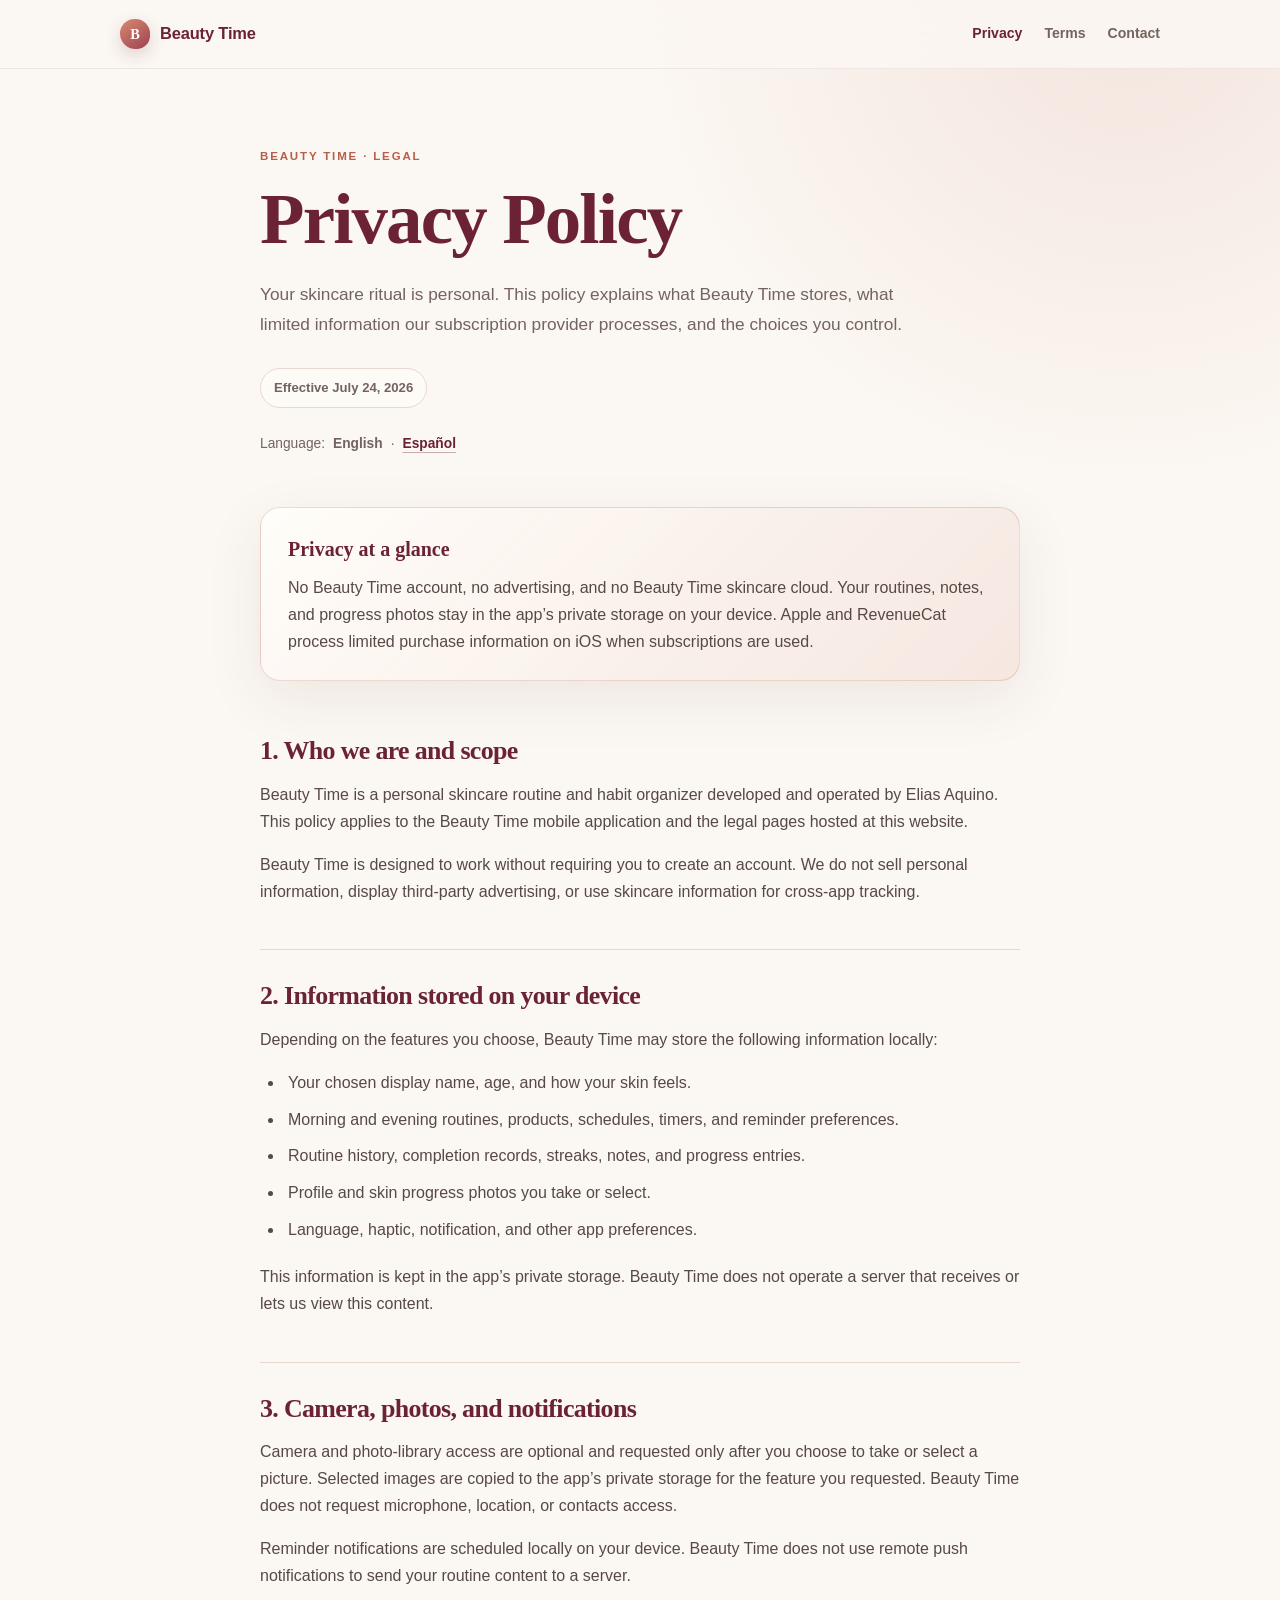
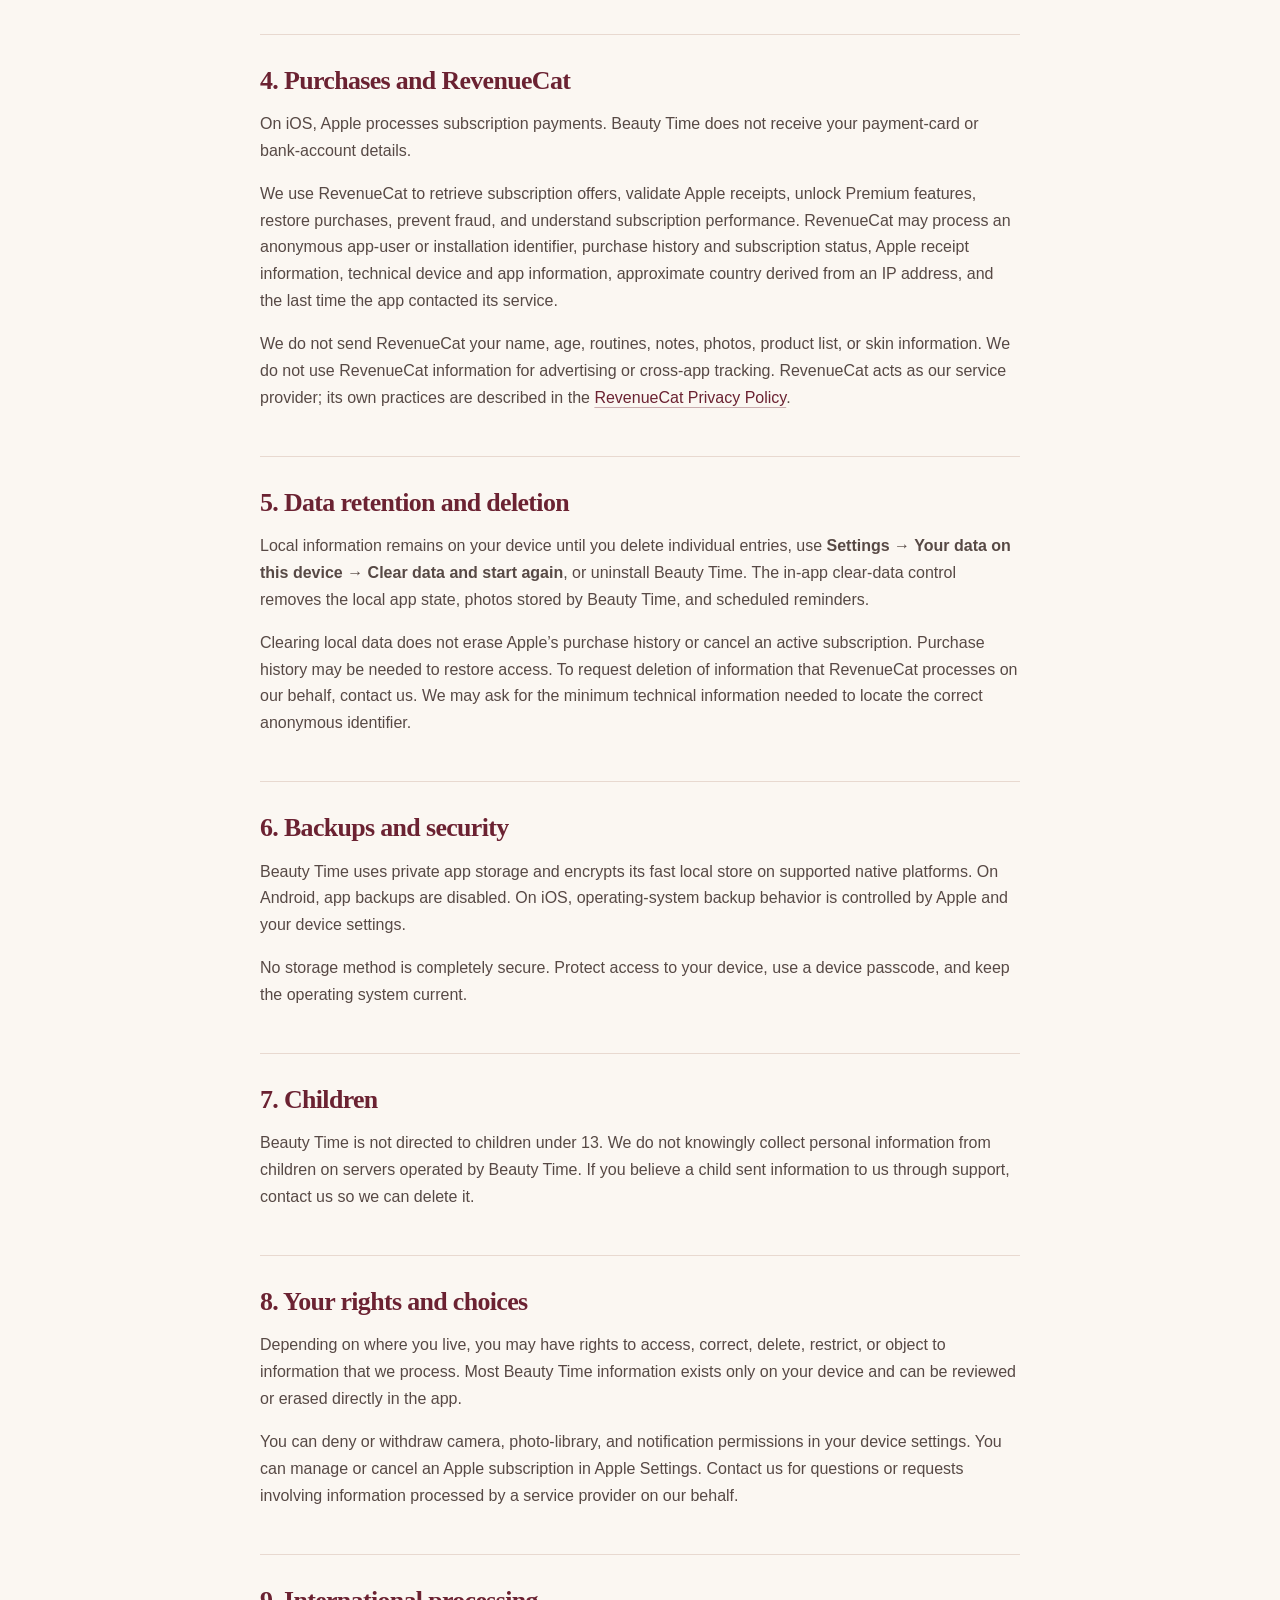
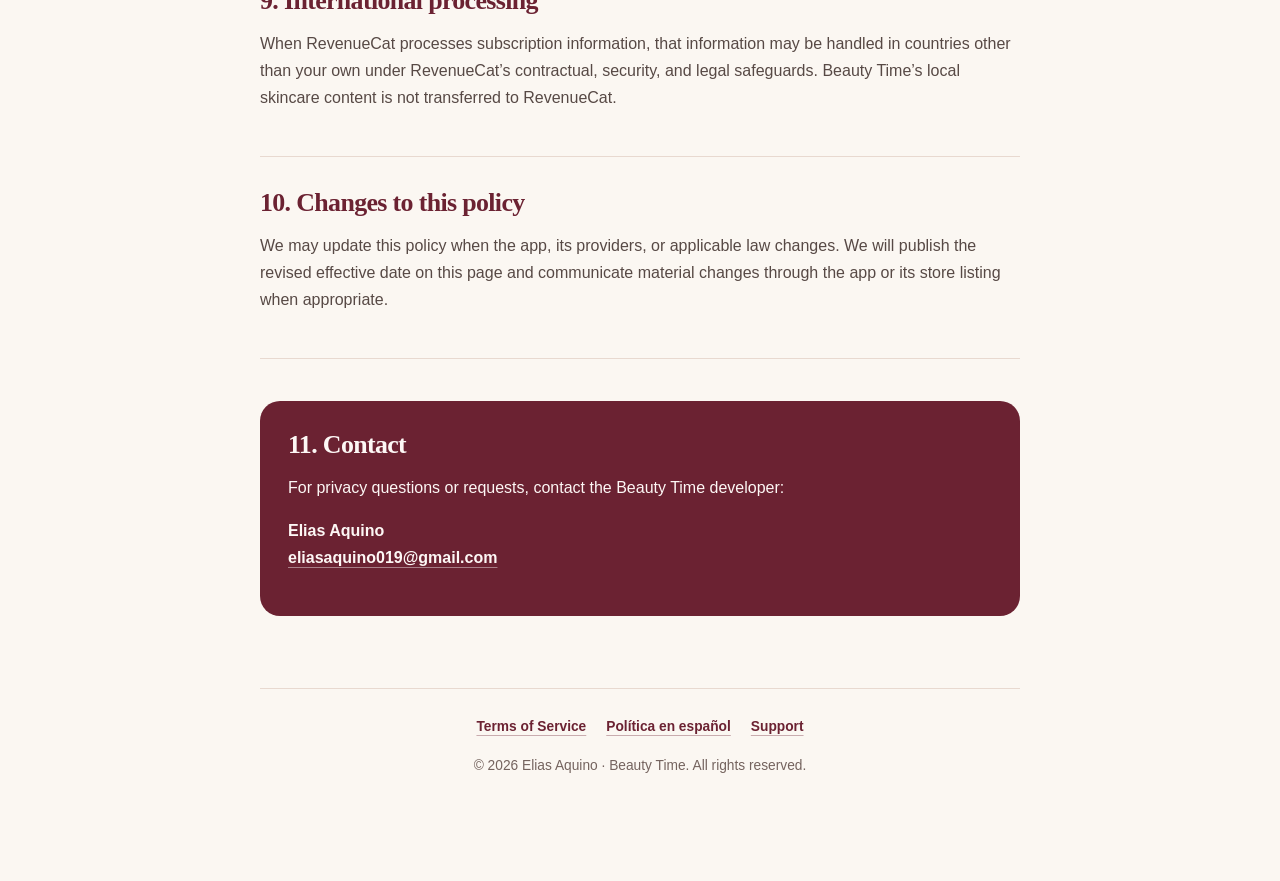
==== index.html @ c3924334 "Publish Beauty Time legal pages" ====
<!DOCTYPE html>
<html lang="en">
<head>
    <meta charset="UTF-8">
    <meta name="viewport" content="width=device-width, initial-scale=1.0">
    <meta name="description" content="Beauty Time Privacy Policy: learn how routines, photos, reminders, and subscription information are handled.">
    <meta name="theme-color" content="#fbf7f2">
    <meta property="og:title" content="Privacy Policy · Beauty Time">
    <meta property="og:description" content="Clear privacy for your personal skincare ritual.">
    <meta property="og:type" content="website">
    <link rel="canonical" href="https://draco163.github.io/Beauty-Time-Terms-Policy/">
    <title>Privacy Policy · Beauty Time</title>
    <link rel="stylesheet" href="style.css">
</head>
<body>
    <header class="site-header">
        <div class="header-inner">
            <a class="brand" href="index.html" aria-label="Beauty Time privacy">
                <span class="brand-mark" aria-hidden="true">B</span>
                <span>Beauty Time</span>
            </a>
            <nav class="site-nav" aria-label="Legal navigation">
                <a href="index.html" aria-current="page">Privacy</a>
                <a href="terms.html">Terms</a>
                <a class="optional-link" href="#contact">Contact</a>
            </nav>
        </div>
    </header>

    <main class="container">
        <span class="eyebrow">Beauty Time · Legal</span>
        <h1>Privacy Policy</h1>
        <p class="intro">Your skincare ritual is personal. This policy explains what Beauty Time stores, what limited information our subscription provider processes, and the choices you control.</p>
        <span class="last-updated">Effective July 24, 2026</span>
        <p class="language-switch">Language: <strong>English</strong> · <a href="privacy-es.html" hreflang="es">Español</a></p>

        <div class="summary">
            <strong>Privacy at a glance</strong>
            <p>No Beauty Time account, no advertising, and no Beauty Time skincare cloud. Your routines, notes, and progress photos stay in the app’s private storage on your device. Apple and RevenueCat process limited purchase information on iOS when subscriptions are used.</p>
        </div>

        <section>
            <h2>1. Who we are and scope</h2>
            <p>Beauty Time is a personal skincare routine and habit organizer developed and operated by Elias Aquino. This policy applies to the Beauty Time mobile application and the legal pages hosted at this website.</p>
            <p>Beauty Time is designed to work without requiring you to create an account. We do not sell personal information, display third-party advertising, or use skincare information for cross-app tracking.</p>
        </section>

        <section>
            <h2>2. Information stored on your device</h2>
            <p>Depending on the features you choose, Beauty Time may store the following information locally:</p>
            <ul>
                <li>Your chosen display name, age, and how your skin feels.</li>
                <li>Morning and evening routines, products, schedules, timers, and reminder preferences.</li>
                <li>Routine history, completion records, streaks, notes, and progress entries.</li>
                <li>Profile and skin progress photos you take or select.</li>
                <li>Language, haptic, notification, and other app preferences.</li>
            </ul>
            <p>This information is kept in the app’s private storage. Beauty Time does not operate a server that receives or lets us view this content.</p>
        </section>

        <section>
            <h2>3. Camera, photos, and notifications</h2>
            <p>Camera and photo-library access are optional and requested only after you choose to take or select a picture. Selected images are copied to the app’s private storage for the feature you requested. Beauty Time does not request microphone, location, or contacts access.</p>
            <p>Reminder notifications are scheduled locally on your device. Beauty Time does not use remote push notifications to send your routine content to a server.</p>
        </section>

        <section>
            <h2>4. Purchases and RevenueCat</h2>
            <p>On iOS, Apple processes subscription payments. Beauty Time does not receive your payment-card or bank-account details.</p>
            <p>We use RevenueCat to retrieve subscription offers, validate Apple receipts, unlock Premium features, restore purchases, prevent fraud, and understand subscription performance. RevenueCat may process an anonymous app-user or installation identifier, purchase history and subscription status, Apple receipt information, technical device and app information, approximate country derived from an IP address, and the last time the app contacted its service.</p>
            <p>We do not send RevenueCat your name, age, routines, notes, photos, product list, or skin information. We do not use RevenueCat information for advertising or cross-app tracking. RevenueCat acts as our service provider; its own practices are described in the <a href="https://www.revenuecat.com/privacy/" rel="noopener noreferrer">RevenueCat Privacy Policy</a>.</p>
        </section>

        <section>
            <h2>5. Data retention and deletion</h2>
            <p>Local information remains on your device until you delete individual entries, use <strong>Settings → Your data on this device → Clear data and start again</strong>, or uninstall Beauty Time. The in-app clear-data control removes the local app state, photos stored by Beauty Time, and scheduled reminders.</p>
            <p>Clearing local data does not erase Apple’s purchase history or cancel an active subscription. Purchase history may be needed to restore access. To request deletion of information that RevenueCat processes on our behalf, contact us. We may ask for the minimum technical information needed to locate the correct anonymous identifier.</p>
        </section>

        <section>
            <h2>6. Backups and security</h2>
            <p>Beauty Time uses private app storage and encrypts its fast local store on supported native platforms. On Android, app backups are disabled. On iOS, operating-system backup behavior is controlled by Apple and your device settings.</p>
            <p>No storage method is completely secure. Protect access to your device, use a device passcode, and keep the operating system current.</p>
        </section>

        <section>
            <h2>7. Children</h2>
            <p>Beauty Time is not directed to children under 13. We do not knowingly collect personal information from children on servers operated by Beauty Time. If you believe a child sent information to us through support, contact us so we can delete it.</p>
        </section>

        <section>
            <h2>8. Your rights and choices</h2>
            <p>Depending on where you live, you may have rights to access, correct, delete, restrict, or object to information that we process. Most Beauty Time information exists only on your device and can be reviewed or erased directly in the app.</p>
            <p>You can deny or withdraw camera, photo-library, and notification permissions in your device settings. You can manage or cancel an Apple subscription in Apple Settings. Contact us for questions or requests involving information processed by a service provider on our behalf.</p>
        </section>

        <section>
            <h2>9. International processing</h2>
            <p>When RevenueCat processes subscription information, that information may be handled in countries other than your own under RevenueCat’s contractual, security, and legal safeguards. Beauty Time’s local skincare content is not transferred to RevenueCat.</p>
        </section>

        <section>
            <h2>10. Changes to this policy</h2>
            <p>We may update this policy when the app, its providers, or applicable law changes. We will publish the revised effective date on this page and communicate material changes through the app or its store listing when appropriate.</p>
        </section>

        <section class="contact-card" id="contact">
            <h2>11. Contact</h2>
            <p>For privacy questions or requests, contact the Beauty Time developer:</p>
            <p><strong>Elias Aquino</strong><br><a href="mailto:eliasaquino019@gmail.com">eliasaquino019@gmail.com</a></p>
        </section>

        <footer class="footer">
            <div class="footer-links">
                <a href="terms.html">Terms of Service</a>
                <a href="privacy-es.html" hreflang="es">Política en español</a>
                <a href="mailto:eliasaquino019@gmail.com">Support</a>
            </div>
            <p>&copy; 2026 Elias Aquino · Beauty Time. All rights reserved.</p>
        </footer>
    </main>
</body>
</html>
---- style.css ----
:root {
    color-scheme: light dark;
    --page: #fbf7f2;
    --surface: #fffdf9;
    --text: #2d211f;
    --heading: #6b2232;
    --accent: #b65f4a;
    --accent-soft: #f2ddd6;
    --muted: #74635e;
    --line: #e8d9d0;
    --shadow: 0 18px 60px rgba(82, 47, 39, 0.08);
    --content: 760px;
    --font: -apple-system, BlinkMacSystemFont, "Segoe UI", Roboto, Helvetica, Arial, sans-serif;
}

* {
    box-sizing: border-box;
}

html {
    scroll-behavior: smooth;
}

body {
    min-height: 100vh;
    margin: 0;
    color: var(--text);
    background:
        radial-gradient(circle at 88% 0, rgba(242, 221, 214, 0.72), transparent 30rem),
        var(--page);
    font-family: var(--font);
    line-height: 1.68;
    -webkit-font-smoothing: antialiased;
    text-rendering: optimizeLegibility;
}

a {
    color: var(--heading);
    text-decoration-color: rgba(107, 34, 50, 0.35);
    text-decoration-thickness: 1px;
    text-underline-offset: 4px;
}

a:hover {
    color: var(--accent);
    text-decoration-color: currentColor;
}

a:focus-visible {
    border-radius: 4px;
    outline: 3px solid rgba(182, 95, 74, 0.35);
    outline-offset: 3px;
}

.site-header {
    position: sticky;
    top: 0;
    z-index: 10;
    border-bottom: 1px solid rgba(107, 34, 50, 0.08);
    background: rgba(251, 247, 242, 0.9);
    backdrop-filter: blur(16px);
}

.header-inner {
    width: min(100% - 36px, 1040px);
    min-height: 68px;
    margin: 0 auto;
    display: flex;
    align-items: center;
    justify-content: space-between;
    gap: 24px;
}

.brand {
    display: inline-flex;
    align-items: center;
    gap: 10px;
    color: var(--heading);
    font-size: 1.03rem;
    font-weight: 760;
    text-decoration: none;
    letter-spacing: -0.01em;
}

.brand-mark {
    width: 30px;
    height: 30px;
    display: grid;
    place-items: center;
    border-radius: 50% 50% 46% 54%;
    color: #fff;
    background: linear-gradient(145deg, #d98a70, #9e4052);
    box-shadow: 0 6px 16px rgba(107, 34, 50, 0.18);
    font-family: Georgia, "Times New Roman", serif;
    font-size: 0.9rem;
}

.site-nav {
    display: flex;
    align-items: center;
    gap: 22px;
    color: var(--muted);
    font-size: 0.88rem;
    font-weight: 650;
}

.site-nav a {
    color: inherit;
    text-decoration: none;
}

.site-nav a[aria-current="page"] {
    color: var(--heading);
}

.container {
    width: min(100% - 36px, var(--content));
    margin: 0 auto;
    padding: 78px 0 88px;
}

.eyebrow {
    display: block;
    margin-bottom: 16px;
    color: var(--accent);
    font-size: 0.72rem;
    font-weight: 800;
    letter-spacing: 0.16em;
    text-transform: uppercase;
}

h1,
h2 {
    color: var(--heading);
    font-family: Georgia, "Times New Roman", serif;
    letter-spacing: -0.025em;
}

h1 {
    max-width: 680px;
    margin: 0 0 14px;
    font-size: clamp(2.65rem, 8vw, 4.55rem);
    font-weight: 700;
    line-height: 1.02;
}

.intro {
    max-width: 650px;
    margin: 22px 0 0;
    color: var(--muted);
    font-size: 1.08rem;
    line-height: 1.78;
}

.last-updated {
    display: inline-flex;
    margin-top: 28px;
    border: 1px solid var(--line);
    border-radius: 999px;
    padding: 8px 13px;
    color: var(--muted);
    background: rgba(255, 253, 249, 0.65);
    font-size: 0.82rem;
    font-weight: 650;
}

.language-switch {
    display: flex;
    align-items: center;
    gap: 8px;
    margin: 24px 0 0;
    color: var(--muted);
    font-size: 0.86rem;
}

.language-switch a {
    font-weight: 700;
}

.summary {
    margin: 52px 0;
    padding: 25px 27px;
    border: 1px solid rgba(182, 95, 74, 0.22);
    border-radius: 20px;
    background: linear-gradient(135deg, rgba(255, 253, 249, 0.94), rgba(242, 221, 214, 0.62));
    box-shadow: var(--shadow);
}

.summary strong {
    display: block;
    margin-bottom: 8px;
    color: var(--heading);
    font-family: Georgia, "Times New Roman", serif;
    font-size: 1.25rem;
}

.summary p {
    margin: 0;
}

main section {
    padding: 2px 0 28px;
    margin-bottom: 28px;
    border-bottom: 1px solid var(--line);
    scroll-margin-top: 96px;
}

main section:last-of-type {
    border-bottom: 0;
}

h2 {
    margin: 0 0 14px;
    font-size: 1.62rem;
    font-weight: 700;
    line-height: 1.25;
}

p,
li {
    color: #574945;
    font-size: 1rem;
}

p {
    margin: 0 0 16px;
}

ul {
    margin: 12px 0 20px;
    padding-left: 24px;
}

li {
    margin-bottom: 10px;
    padding-left: 4px;
}

.contact-card {
    margin-top: 42px;
    padding: 28px;
    border-radius: 20px;
    color: #fdf7f5;
    background: var(--heading);
}

.contact-card h2,
.contact-card p,
.contact-card a {
    color: inherit;
}

.contact-card a {
    font-weight: 750;
    text-decoration-color: rgba(255, 255, 255, 0.42);
}

.footer {
    margin-top: 72px;
    padding-top: 26px;
    border-top: 1px solid var(--line);
    color: var(--muted);
    font-size: 0.86rem;
    text-align: center;
}

.footer-links {
    display: flex;
    flex-wrap: wrap;
    justify-content: center;
    gap: 12px 20px;
    margin-bottom: 16px;
}

.footer-links a {
    font-weight: 700;
}

.footer p {
    color: inherit;
    font-size: inherit;
}

@media (max-width: 620px) {
    .site-header {
        position: static;
    }

    .header-inner {
        min-height: 64px;
    }

    .site-nav {
        gap: 14px;
        font-size: 0.8rem;
    }

    .site-nav .optional-link {
        display: none;
    }

    .container {
        padding: 54px 0 70px;
    }

    .summary {
        margin: 40px 0;
        padding: 22px;
    }
}

@media (prefers-color-scheme: dark) {
    :root {
        --page: #171313;
        --surface: #211b1a;
        --text: #f7efeb;
        --heading: #f4c6bc;
        --accent: #e49a83;
        --accent-soft: #432c2d;
        --muted: #bcaeaa;
        --line: #3b302d;
        --shadow: none;
    }

    body {
        background:
            radial-gradient(circle at 88% 0, rgba(112, 48, 63, 0.26), transparent 28rem),
            var(--page);
    }

    .site-header {
        background: rgba(23, 19, 19, 0.9);
    }

    p,
    li {
        color: #d9cfcc;
    }

    .last-updated {
        background: rgba(33, 27, 26, 0.7);
    }

    .summary {
        background: linear-gradient(135deg, rgba(33, 27, 26, 0.98), rgba(67, 44, 45, 0.74));
    }

    .contact-card {
        color: #fff8f5;
        background: #542432;
    }
}

@media print {
    .site-header,
    .language-switch,
    .footer-links {
        display: none;
    }

    body {
        background: #fff;
    }

    .container {
        width: 100%;
        padding: 0;
    }

    .summary,
    .contact-card {
        box-shadow: none;
    }
}
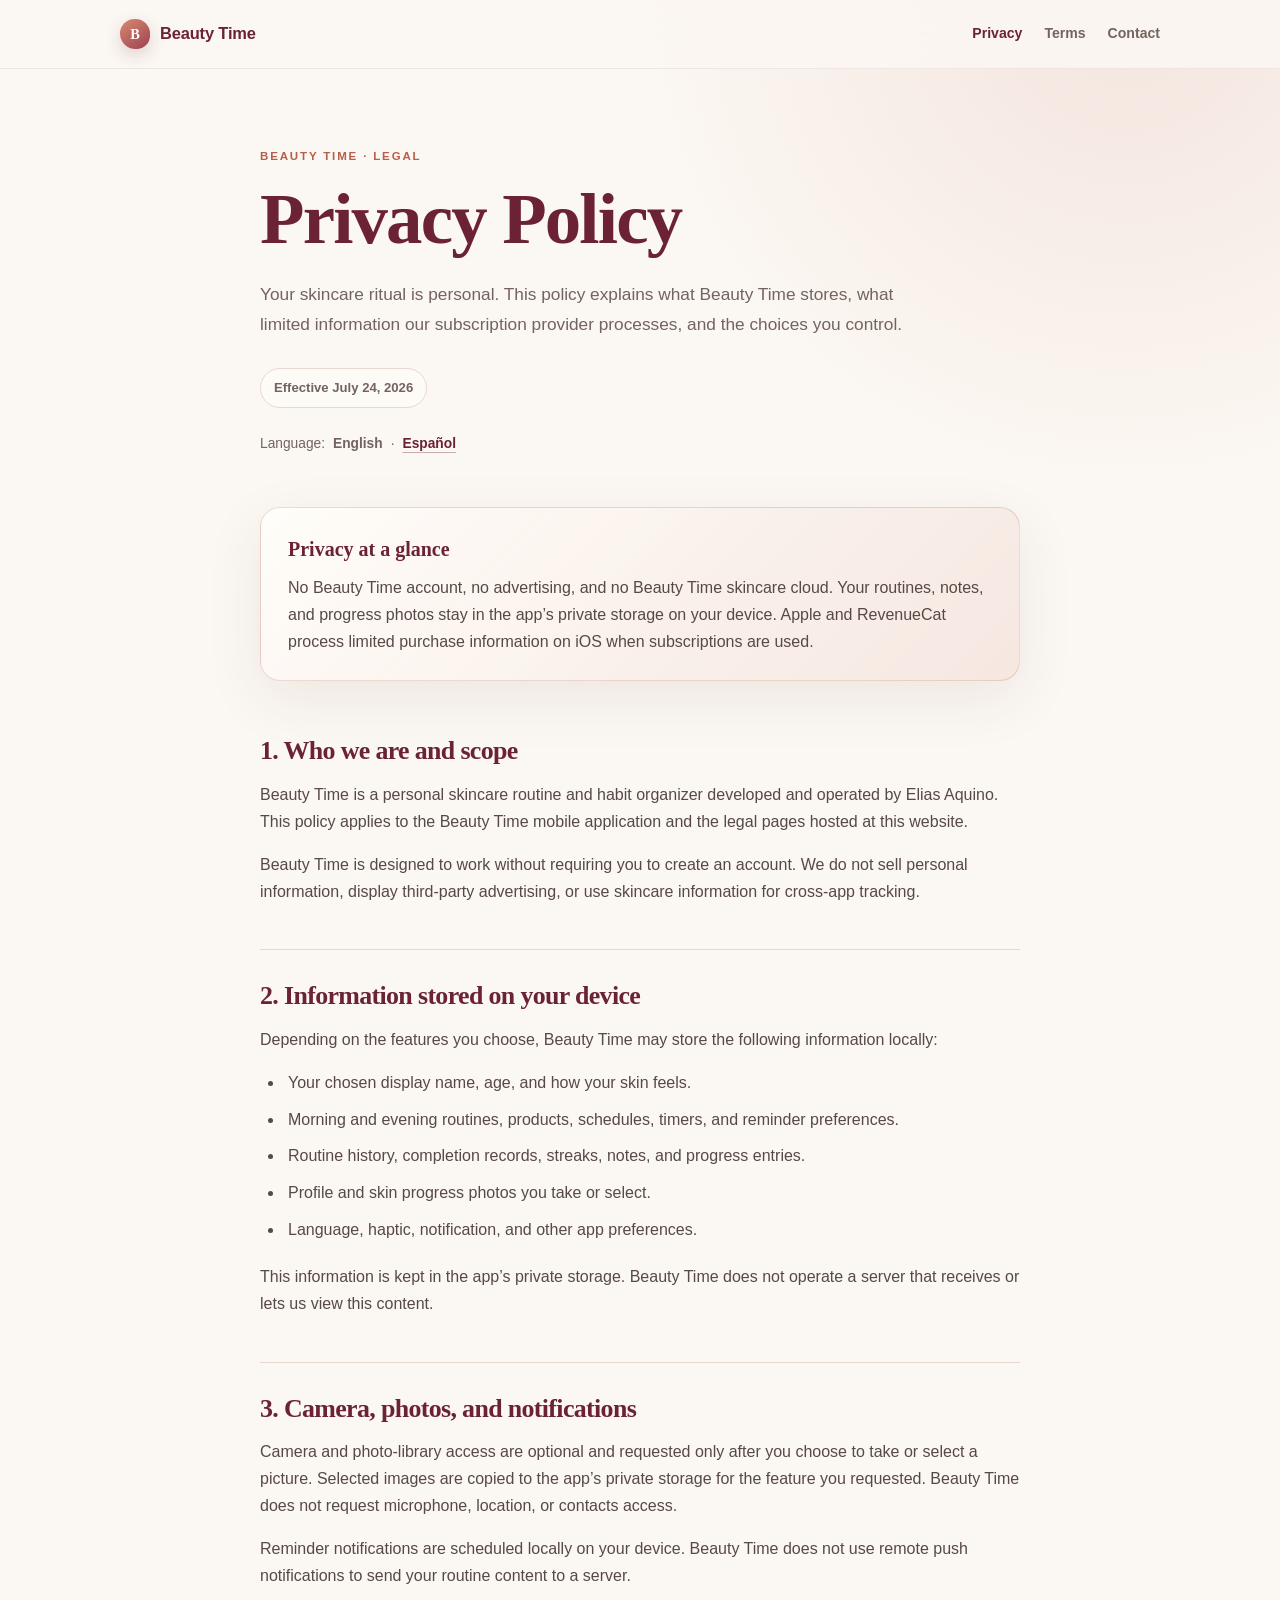
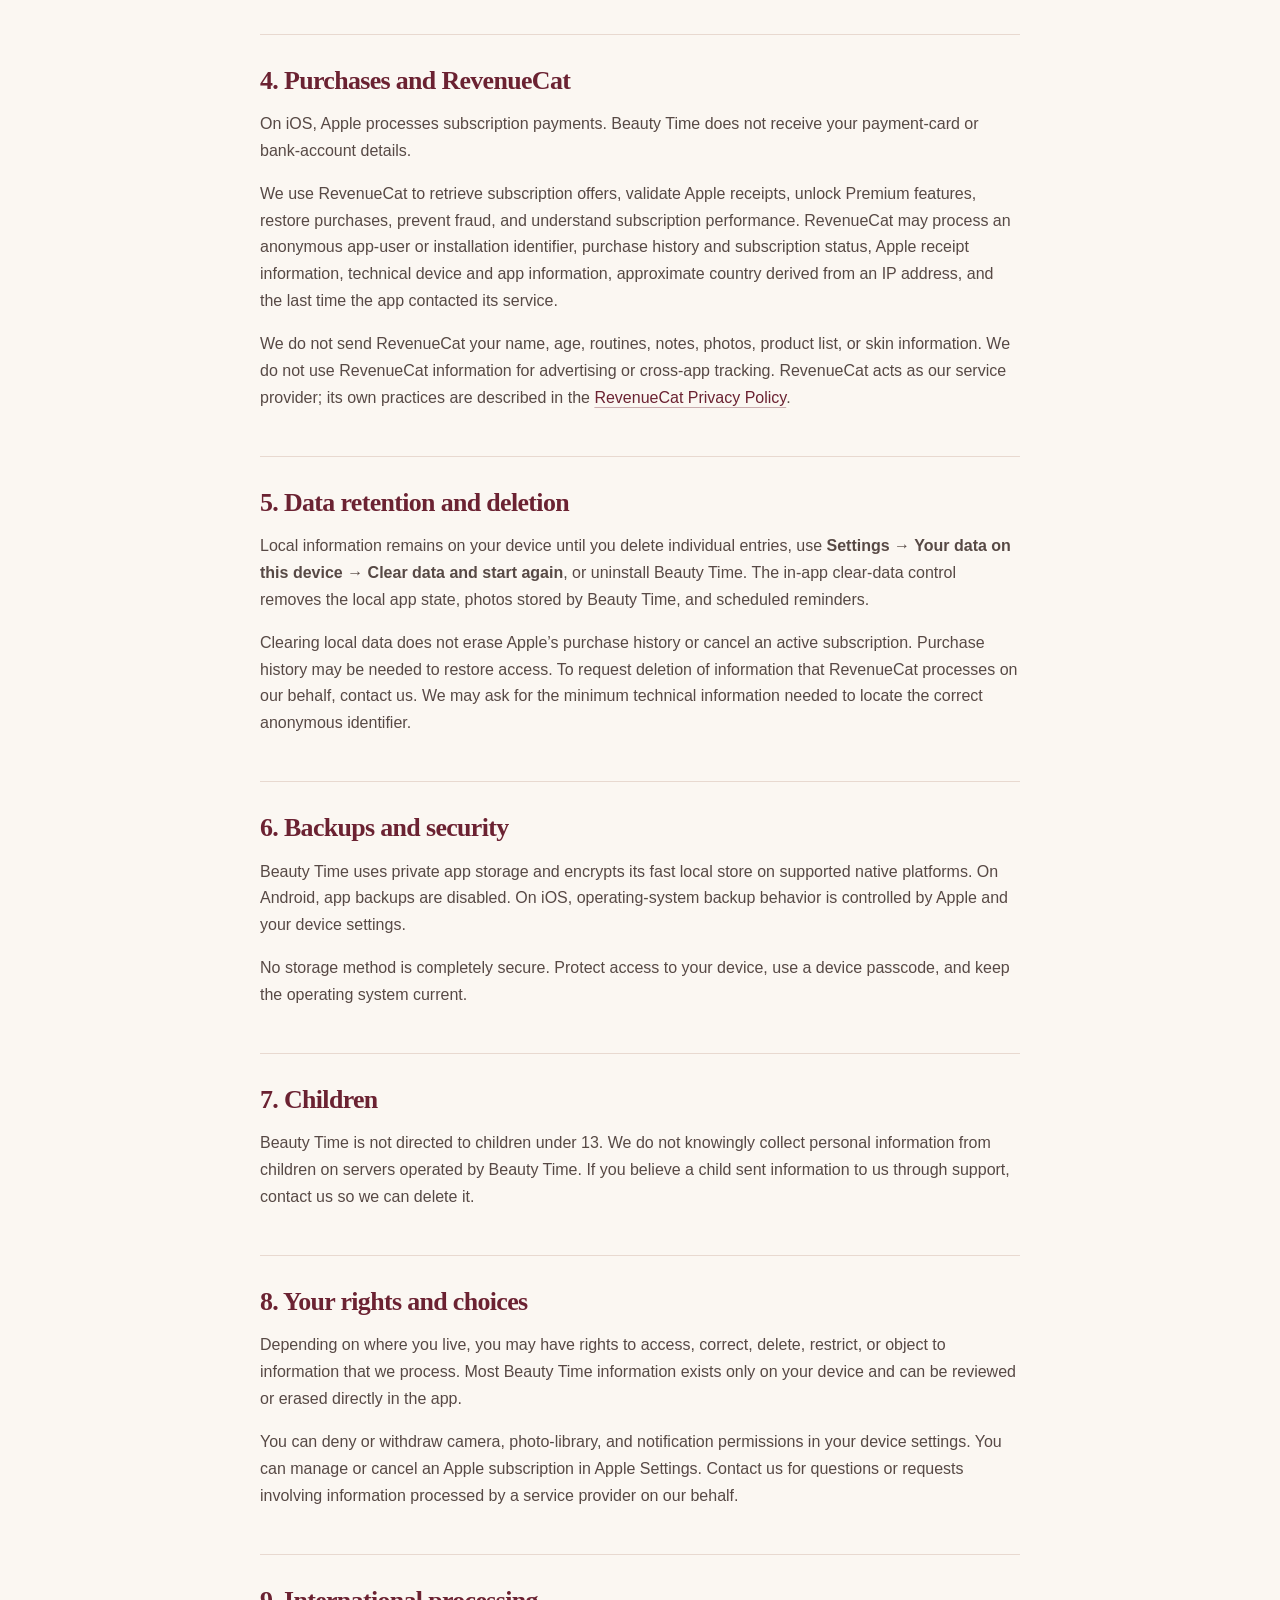
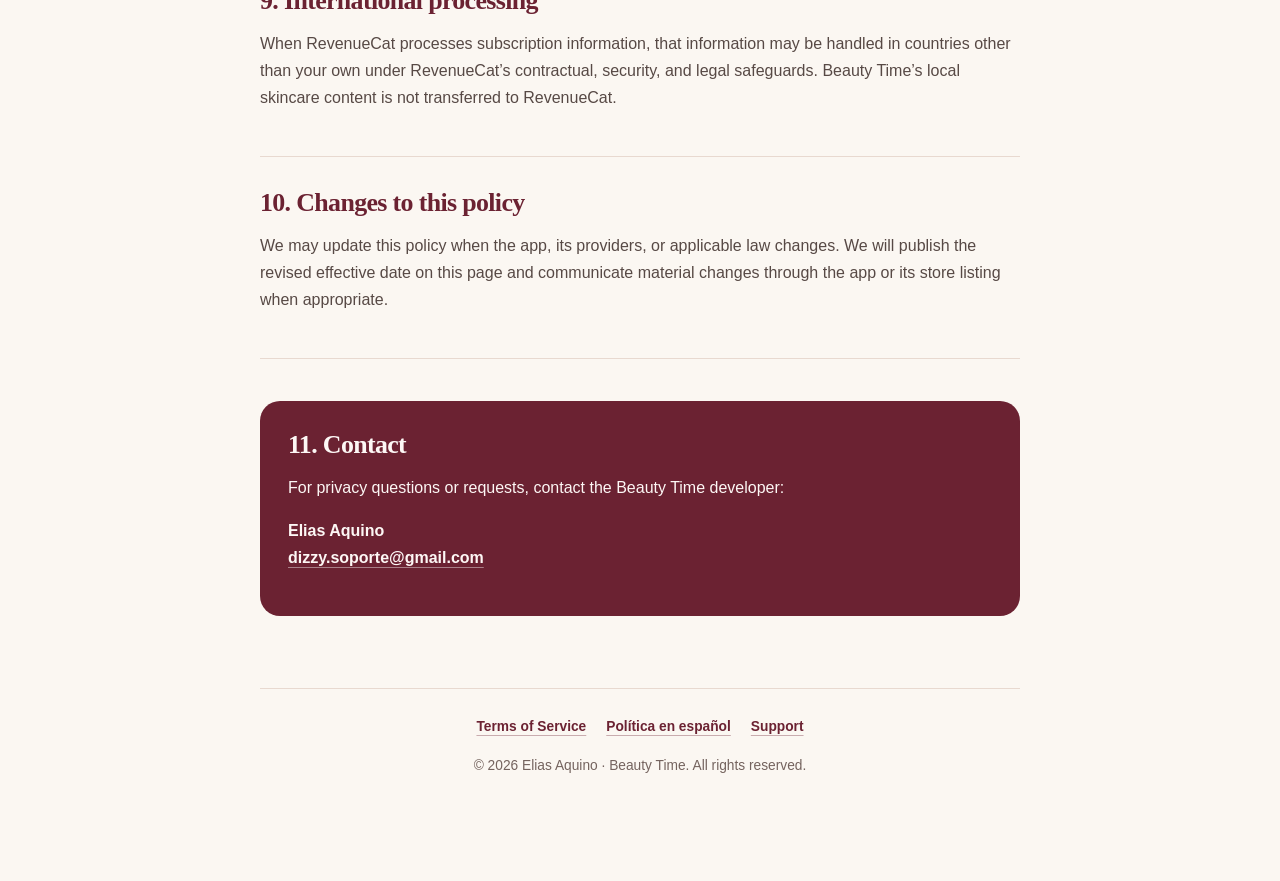
==== commit d28a111b: "Update Beauty Time contact email" ====
--- a/index.html
+++ b/index.html
@@ -107,18 +107,17 @@
         <section class="contact-card" id="contact">
             <h2>11. Contact</h2>
             <p>For privacy questions or requests, contact the Beauty Time developer:</p>
-            <p><strong>Elias Aquino</strong><br><a href="mailto:eliasaquino019@gmail.com">eliasaquino019@gmail.com</a></p>
+            <p><strong>Elias Aquino</strong><br><a href="mailto:dizzy.soporte@gmail.com">dizzy.soporte@gmail.com</a></p>
         </section>
 
         <footer class="footer">
             <div class="footer-links">
                 <a href="terms.html">Terms of Service</a>
                 <a href="privacy-es.html" hreflang="es">Política en español</a>
-                <a href="mailto:eliasaquino019@gmail.com">Support</a>
+                <a href="mailto:dizzy.soporte@gmail.com">Support</a>
             </div>
             <p>&copy; 2026 Elias Aquino · Beauty Time. All rights reserved.</p>
         </footer>
     </main>
 </body>
 </html>
-
